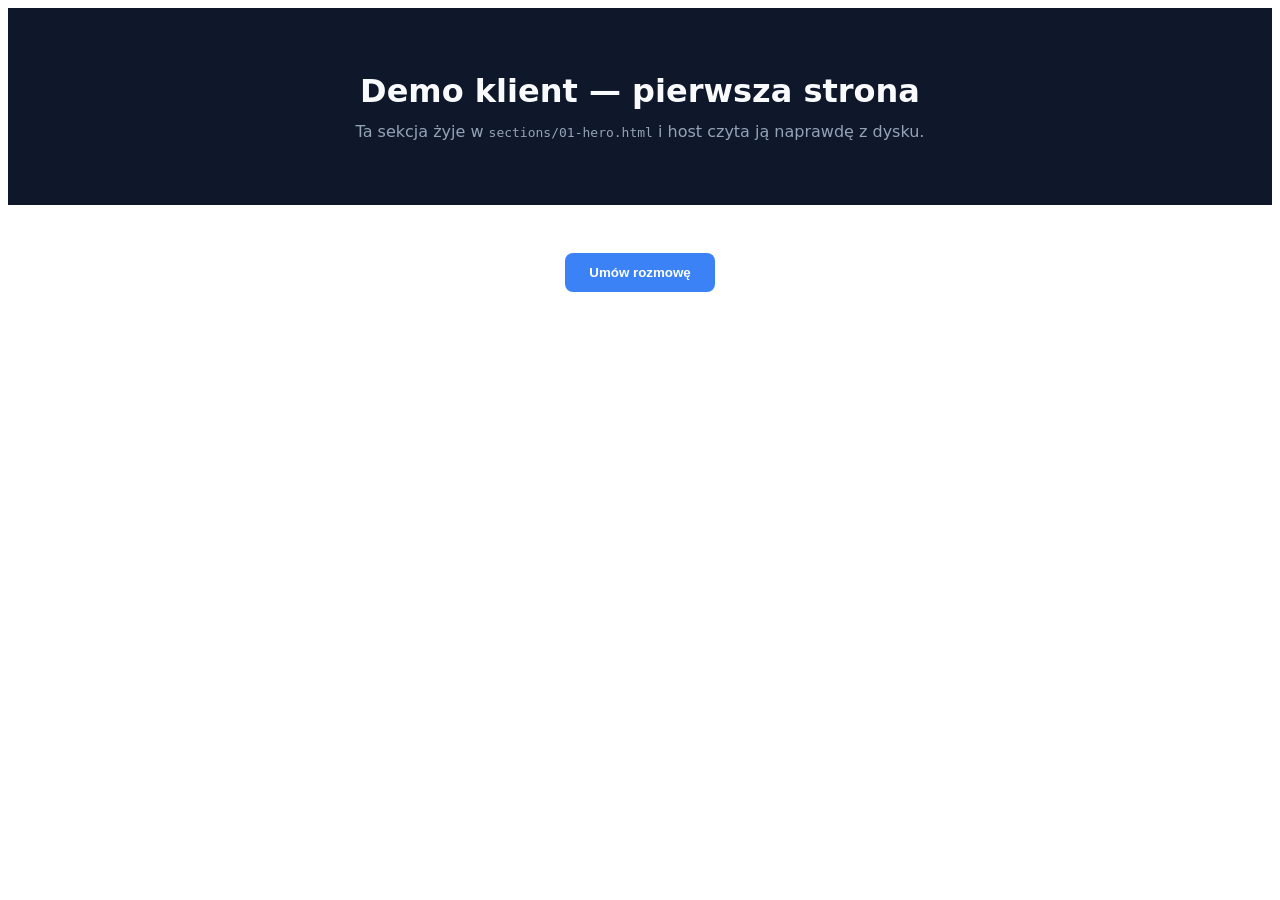
==== demo-klient/pierwsza-strona/index.html @ ac4663ab "Publish demo-klient/pierwsza-strona" ====
<!doctype html>
<html lang="pl">
<head>
<meta charset="utf-8">
<meta name="viewport" content="width=device-width, initial-scale=1">
<title>Pierwsza strona (demo)</title>
</head>
<body>
<section style="padding:64px 24px;text-align:center;background:#0f172a;color:#f8fafc;font-family:Inter,system-ui,sans-serif;">
  <h1 style="font-size:32px;margin:0 0 12px;">Demo klient — pierwsza strona</h1>
  <p style="color:#94a3b8;margin:0;">Ta sekcja żyje w <code>sections/01-hero.html</code> i host czyta ją naprawdę z dysku.</p>
</section>

<section style="padding:48px 24px;text-align:center;background:#ffffff;color:#0f172a;font-family:Inter,system-ui,sans-serif;">
  <button style="padding:12px 24px;border:none;border-radius:8px;background:#3b82f6;color:#fff;font-weight:600;">Umów rozmowę</button>
</section>

</body>
</html>
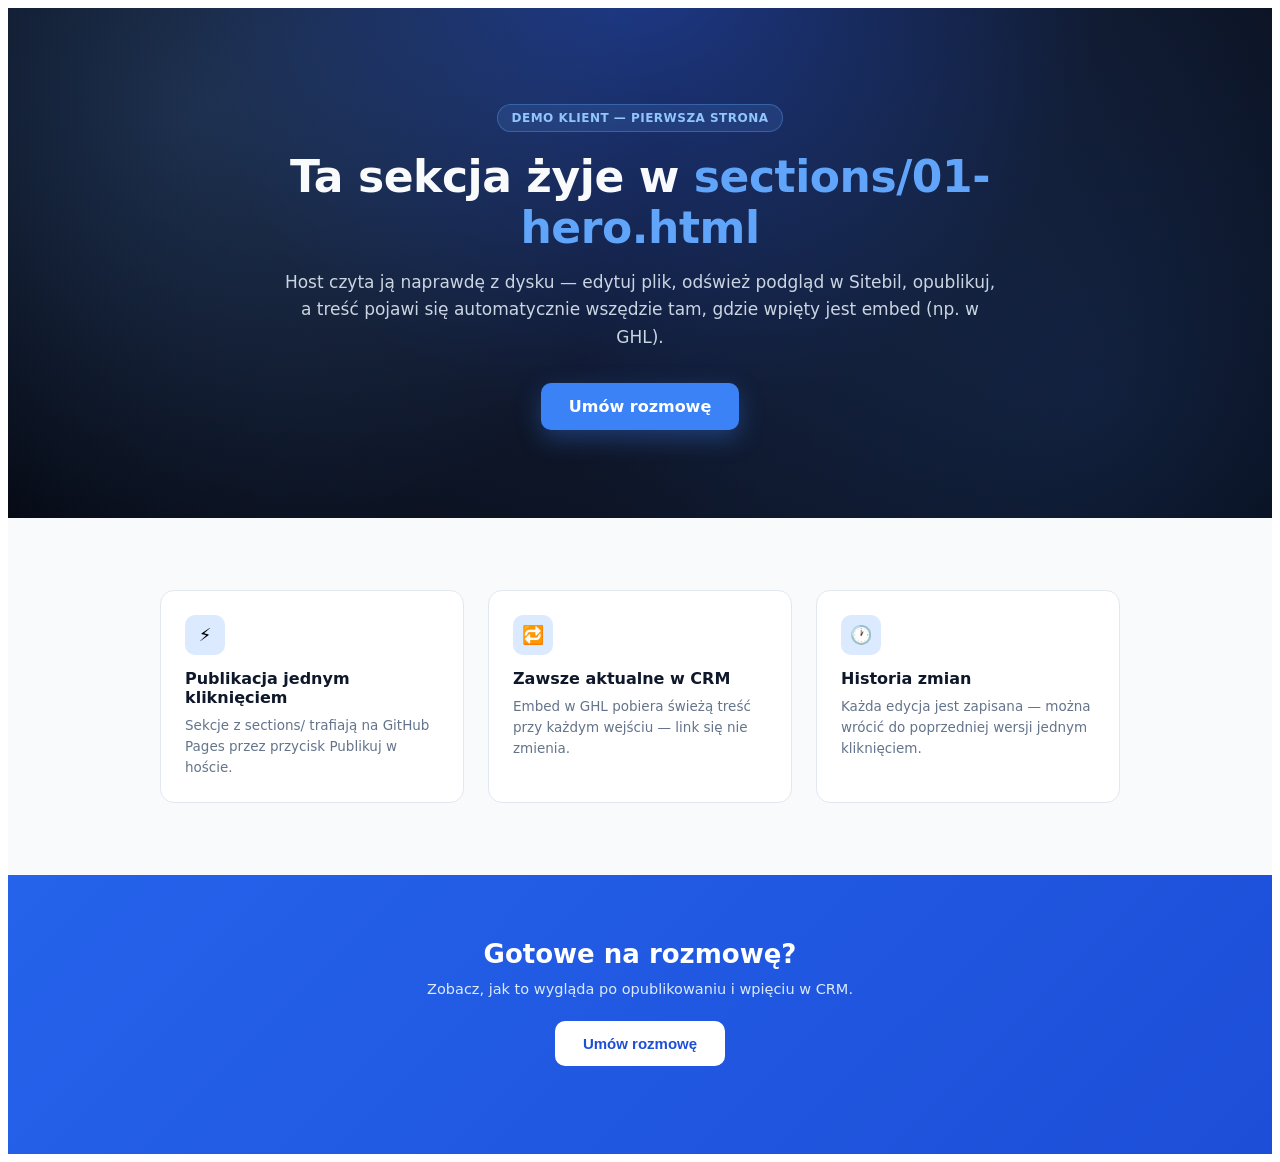
==== commit 07341dad: "Publish demo-klient/pierwsza-strona" ====
--- a/demo-klient/pierwsza-strona/index.html
+++ b/demo-klient/pierwsza-strona/index.html
@@ -6,13 +6,40 @@
 <title>Pierwsza strona (demo)</title>
 </head>
 <body>
-<section style="padding:64px 24px;text-align:center;background:#0f172a;color:#f8fafc;font-family:Inter,system-ui,sans-serif;">
-  <h1 style="font-size:32px;margin:0 0 12px;">Demo klient — pierwsza strona</h1>
-  <p style="color:#94a3b8;margin:0;">Ta sekcja żyje w <code>sections/01-hero.html</code> i host czyta ją naprawdę z dysku.</p>
+<section style="position:relative;overflow:hidden;padding:96px 24px 88px;text-align:center;background:radial-gradient(circle at 50% -10%, #1e3a8a 0%, #0f172a 55%, #060a14 100%);color:#f8fafc;font-family:Inter,system-ui,sans-serif;">
+  <div style="position:absolute;inset:0;background:radial-gradient(circle at 15% 20%, rgba(96,165,250,0.18), transparent 40%), radial-gradient(circle at 85% 75%, rgba(59,130,246,0.14), transparent 45%);pointer-events:none;"></div>
+  <div style="position:relative;max-width:720px;margin:0 auto;">
+    <span style="display:inline-block;padding:6px 14px;border-radius:999px;background:rgba(96,165,250,0.14);border:1px solid rgba(96,165,250,0.35);color:#93c5fd;font-size:12px;font-weight:700;letter-spacing:0.04em;text-transform:uppercase;margin-bottom:20px;">Demo klient — pierwsza strona</span>
+    <h1 style="font-size:44px;line-height:1.15;margin:0 0 16px;font-weight:800;letter-spacing:-0.01em;">Ta sekcja żyje w <span style="color:#60a5fa;">sections/01-hero.html</span></h1>
+    <p style="font-size:17px;line-height:1.6;color:#cbd5e1;margin:0 0 32px;">Host czyta ją naprawdę z dysku — edytuj plik, odśwież podgląd w Sitebil, opublikuj, a treść pojawi się automatycznie wszędzie tam, gdzie wpięty jest embed (np. w GHL).</p>
+    <a href="#" style="display:inline-block;padding:14px 28px;border-radius:10px;background:#3b82f6;color:#fff;font-weight:700;text-decoration:none;box-shadow:0 8px 24px rgba(59,130,246,0.35);">Umów rozmowę</a>
+  </div>
 </section>
 
-<section style="padding:48px 24px;text-align:center;background:#ffffff;color:#0f172a;font-family:Inter,system-ui,sans-serif;">
-  <button style="padding:12px 24px;border:none;border-radius:8px;background:#3b82f6;color:#fff;font-weight:600;">Umów rozmowę</button>
+<section style="padding:72px 24px;background:#f8fafc;font-family:Inter,system-ui,sans-serif;">
+  <div style="max-width:960px;margin:0 auto;display:grid;grid-template-columns:repeat(3,1fr);gap:24px;">
+    <div style="padding:24px;border-radius:14px;background:#fff;border:1px solid #e2e8f0;">
+      <div style="width:40px;height:40px;border-radius:10px;background:#dbeafe;display:flex;align-items:center;justify-content:center;font-size:18px;margin-bottom:14px;">⚡</div>
+      <h3 style="margin:0 0 8px;font-size:16px;color:#0f172a;">Publikacja jednym kliknięciem</h3>
+      <p style="margin:0;font-size:13.5px;line-height:1.55;color:#64748b;">Sekcje z sections/ trafiają na GitHub Pages przez przycisk Publikuj w hoście.</p>
+    </div>
+    <div style="padding:24px;border-radius:14px;background:#fff;border:1px solid #e2e8f0;">
+      <div style="width:40px;height:40px;border-radius:10px;background:#dbeafe;display:flex;align-items:center;justify-content:center;font-size:18px;margin-bottom:14px;">🔁</div>
+      <h3 style="margin:0 0 8px;font-size:16px;color:#0f172a;">Zawsze aktualne w CRM</h3>
+      <p style="margin:0;font-size:13.5px;line-height:1.55;color:#64748b;">Embed w GHL pobiera świeżą treść przy każdym wejściu — link się nie zmienia.</p>
+    </div>
+    <div style="padding:24px;border-radius:14px;background:#fff;border:1px solid #e2e8f0;">
+      <div style="width:40px;height:40px;border-radius:10px;background:#dbeafe;display:flex;align-items:center;justify-content:center;font-size:18px;margin-bottom:14px;">🕐</div>
+      <h3 style="margin:0 0 8px;font-size:16px;color:#0f172a;">Historia zmian</h3>
+      <p style="margin:0;font-size:13.5px;line-height:1.55;color:#64748b;">Każda edycja jest zapisana — można wrócić do poprzedniej wersji jednym kliknięciem.</p>
+    </div>
+  </div>
+</section>
+
+<section style="padding:64px 24px 88px;text-align:center;background:linear-gradient(135deg,#2563eb,#1d4ed8);font-family:Inter,system-ui,sans-serif;">
+  <h2 style="margin:0 0 12px;font-size:26px;color:#fff;font-weight:800;">Gotowe na rozmowę?</h2>
+  <p style="margin:0 0 24px;font-size:14.5px;color:#dbeafe;">Zobacz, jak to wygląda po opublikowaniu i wpięciu w CRM.</p>
+  <button style="padding:14px 28px;border:none;border-radius:10px;background:#fff;color:#1d4ed8;font-weight:700;font-size:15px;cursor:pointer;">Umów rozmowę</button>
 </section>
 
 </body>
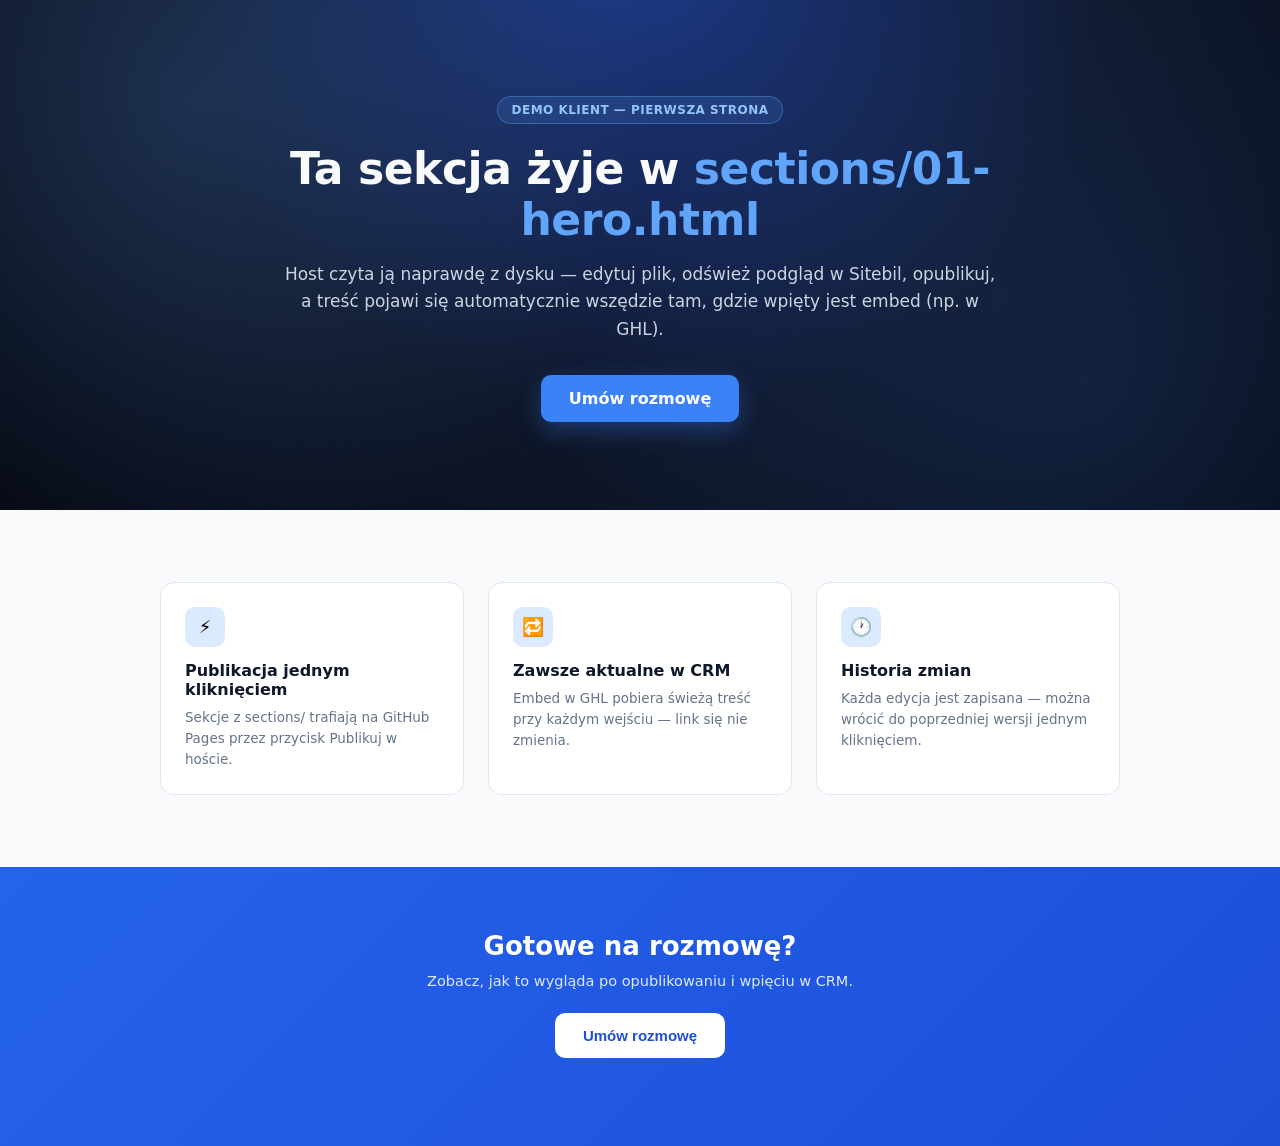
==== commit 38b3efc4: "Publish demo-klient/pierwsza-strona" ====
--- a/demo-klient/pierwsza-strona/index.html
+++ b/demo-klient/pierwsza-strona/index.html
@@ -4,6 +4,7 @@
 <meta charset="utf-8">
 <meta name="viewport" content="width=device-width, initial-scale=1">
 <title>Pierwsza strona (demo)</title>
+<style>*{box-sizing:border-box}body{margin:0}</style>
 </head>
 <body>
 <section style="position:relative;overflow:hidden;padding:96px 24px 88px;text-align:center;background:radial-gradient(circle at 50% -10%, #1e3a8a 0%, #0f172a 55%, #060a14 100%);color:#f8fafc;font-family:Inter,system-ui,sans-serif;">
